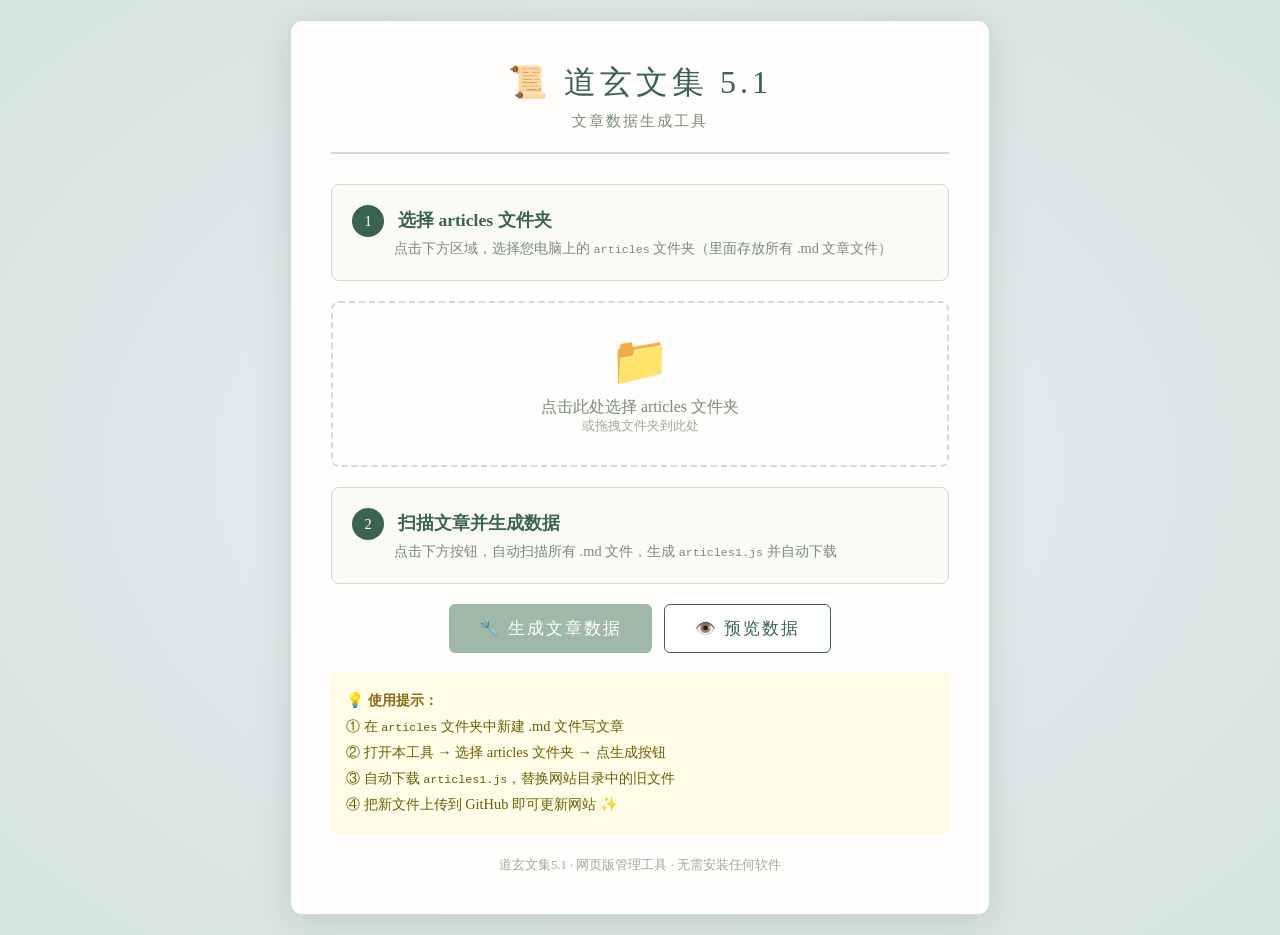
==== build.html @ ab95219e "道玄文集5.1: 添加网页版文章管理工具 build.html" ====
<!DOCTYPE html>
<html lang="zh-CN">
<head>
    <meta charset="UTF-8">
    <meta name="viewport" content="width=device-width, initial-scale=1.0">
    <title>道玄文集5.1 - 文章管理工具</title>
    <style>
        :root {
            --rice: #FFFEFC;
            --ink: #5A4A3F;
            --bamboo: #3A6351;
            --celadon: #E8F1F2;
            --border: #D1D9D9;
            --gold: #8B6914;
        }
        * { margin: 0; padding: 0; box-sizing: border-box; }
        body {
            font-family: "楷体", "STKaiti", "KaiTi", serif;
            background: var(--celadon);
            color: var(--ink);
            min-height: 100vh;
            display: flex;
            justify-content: center;
            align-items: center;
            padding: 20px;
            background-image: radial-gradient(ellipse at center, #E8F1F2 0%, #D5E3E0 100%);
        }
        .container {
            background: var(--rice);
            border-radius: 12px;
            box-shadow: 0 8px 40px rgba(0,0,0,0.12);
            border: 1px solid var(--border);
            max-width: 700px;
            width: 100%;
            padding: 40px;
        }
        .header {
            text-align: center;
            margin-bottom: 30px;
            border-bottom: 2px solid var(--border);
            padding-bottom: 20px;
        }
        .header h1 {
            color: var(--bamboo);
            font-size: 2em;
            font-weight: normal;
            letter-spacing: 4px;
            margin-bottom: 6px;
        }
        .header .subtitle {
            color: #7A8B7B;
            font-size: 0.95em;
            letter-spacing: 2px;
        }
        .step-card {
            background: #FAFAF7;
            border: 1px solid var(--border);
            border-radius: 8px;
            padding: 20px;
            margin-bottom: 16px;
            transition: all 0.3s;
        }
        .step-card:hover {
            box-shadow: 0 2px 12px rgba(0,0,0,0.06);
        }
        .step-num {
            display: inline-block;
            width: 32px;
            height: 32px;
            line-height: 32px;
            text-align: center;
            background: var(--bamboo);
            color: white;
            border-radius: 50%;
            margin-right: 10px;
            font-size: 0.9em;
        }
        .step-title {
            font-size: 1.1em;
            color: var(--bamboo);
            margin-bottom: 8px;
            font-weight: bold;
        }
        .step-desc {
            color: #7A8B7B;
            font-size: 0.9em;
            line-height: 1.6;
            margin-left: 42px;
        }
        .file-input-area {
            border: 2px dashed var(--border);
            border-radius: 8px;
            padding: 30px;
            text-align: center;
            margin: 20px 0;
            cursor: pointer;
            transition: all 0.3s;
            background: #FDFDFB;
        }
        .file-input-area:hover {
            border-color: var(--bamboo);
            background: #F8FAF8;
        }
        .file-input-area.drag-over {
            border-color: var(--bamboo);
            background: #EFF5F2;
        }
        .file-input-area input[type="file"] {
            display: none;
        }
        .btn {
            display: inline-block;
            padding: 12px 30px;
            border: none;
            border-radius: 6px;
            font-family: "楷体", "STKaiti", serif;
            font-size: 1.05em;
            cursor: pointer;
            transition: all 0.3s;
            letter-spacing: 2px;
        }
        .btn-primary {
            background: var(--bamboo);
            color: white;
            box-shadow: 0 3px 10px rgba(58,99,81,0.3);
        }
        .btn-primary:hover {
            background: #2E5040;
            transform: translateY(-1px);
            box-shadow: 0 5px 15px rgba(58,99,81,0.4);
        }
        .btn-primary:disabled {
            background: #A0B8A8;
            cursor: not-allowed;
            box-shadow: none;
            transform: none;
        }
        .btn-outline {
            background: white;
            color: var(--bamboo);
            border: 1px solid var(--bamboo);
        }
        .btn-outline:hover {
            background: #F0F5F2;
        }
        .btn-row {
            display: flex;
            gap: 12px;
            justify-content: center;
            flex-wrap: wrap;
            margin-top: 20px;
        }
        .status {
            text-align: center;
            padding: 12px;
            border-radius: 6px;
            margin-top: 16px;
            font-size: 0.95em;
            display: none;
        }
        .status.success {
            display: block;
            background: #E8F5E9;
            color: #2E7D32;
            border: 1px solid #A5D6A7;
        }
        .status.error {
            display: block;
            background: #FFEBEE;
            color: #C62828;
            border: 1px solid #EF9A9A;
        }
        .status.info {
            display: block;
            background: #E3F2FD;
            color: #1565C0;
            border: 1px solid #90CAF9;
        }
        .stats {
            display: grid;
            grid-template-columns: repeat(3, 1fr);
            gap: 12px;
            margin: 16px 0;
        }
        .stat-item {
            text-align: center;
            padding: 12px;
            background: #FDFDFB;
            border-radius: 6px;
            border: 1px solid var(--border);
        }
        .stat-num {
            font-size: 1.8em;
            color: var(--bamboo);
            font-weight: bold;
        }
        .stat-label {
            font-size: 0.85em;
            color: #7A8B7B;
            margin-top: 4px;
        }
        .tips {
            background: #FFFDE7;
            border: 1px solid #FFF9C4;
            border-radius: 6px;
            padding: 14px;
            margin-top: 20px;
            font-size: 0.9em;
            color: #6D5E00;
            line-height: 1.8;
        }
        .tips strong {
            color: #8B6914;
        }
        .footer {
            text-align: center;
            margin-top: 24px;
            color: #A8A59B;
            font-size: 0.8em;
        }
        @media (max-width: 600px) {
            .container { padding: 20px; }
            .header h1 { font-size: 1.5em; }
            .stats { grid-template-columns: repeat(3, 1fr); gap: 8px; }
            .stat-num { font-size: 1.3em; }
        }
    </style>
</head>
<body>
    <div class="container">
        <div class="header">
            <h1>📜 道玄文集 5.1</h1>
            <div class="subtitle">文章数据生成工具</div>
        </div>
        <!-- 步骤说明 -->
        <div class="step-card">
            <span class="step-num">1</span>
            <span class="step-title">选择 articles 文件夹</span>
            <div class="step-desc">
                点击下方区域，选择您电脑上的 <code>articles</code> 文件夹（里面存放所有 .md 文章文件）
            </div>
        </div>
        <div class="file-input-area" id="dropZone" onclick="document.getElementById('folderInput').click()">
            <div style="font-size:3em;">📁</div>
            <div style="margin-top:8px;color:#7A8B7B;">点击此处选择 articles 文件夹</div>
            <div style="font-size:0.8em;color:#A8A59B;">或拖拽文件夹到此处</div>
            <input type="file" id="folderInput" webkitdirectory directory multiple>
        </div>
        <div class="step-card">
            <span class="step-num">2</span>
            <span class="step-title">扫描文章并生成数据</span>
            <div class="step-desc">
                点击下方按钮，自动扫描所有 .md 文件，生成 <code>articles1.js</code> 并自动下载
            </div>
        </div>
        <!-- 统计面板 -->
        <div class="stats" id="statsPanel" style="display:none;">
            <div class="stat-item">
                <div class="stat-num" id="statTotal">0</div>
                <div class="stat-label">文章总数</div>
            </div>
            <div class="stat-item">
                <div class="stat-num" id="statPoem">0</div>
                <div class="stat-label">诗/词</div>
            </div>
            <div class="stat-item">
                <div class="stat-num" id="statProse">0</div>
                <div class="stat-label">散文/其他</div>
            </div>
        </div>
        <!-- 按钮 -->
        <div class="btn-row">
            <button class="btn btn-primary" id="btnGenerate" disabled onclick="generateArticles()">
                🔧 生成文章数据
            </button>
            <button class="btn btn-outline" id="btnPreview" disabled onclick="previewData()">
                👁️ 预览数据
            </button>
        </div>
        <!-- 状态提示 -->
        <div class="status" id="statusMsg"></div>
        <!-- 预览区域 -->
        <div id="previewArea" style="display:none;margin-top:16px;max-height:300px;overflow-y:auto;background:#FDFDFB;border:1px solid var(--border);border-radius:6px;padding:16px;font-size:0.85em;white-space:pre-wrap;font-family:monospace;"></div>
        <!-- 使用提示 -->
        <div class="tips">
            <strong>💡 使用提示：</strong><br>
            ① 在 <code>articles</code> 文件夹中新建 .md 文件写文章<br>
            ② 打开本工具 → 选择 articles 文件夹 → 点生成按钮<br>
            ③ 自动下载 <code>articles1.js</code>，替换网站目录中的旧文件<br>
            ④ 把新文件上传到 GitHub 即可更新网站 ✨
        </div>
        <div class="footer">
            道玄文集5.1 · 网页版管理工具 · 无需安装任何软件
        </div>
    </div>
    <script>
        let scannedArticles = [];
        let folderName = '';
        // 文件夹选择
        document.getElementById('folderInput').addEventListener('change', function(e) {
            const files = Array.from(e.target.files);
            if (files.length === 0) return;
            
            // 获取文件夹名
            const path = files[0].webkitRelativePath;
            folderName = path.split('/')[0];
            
            // 筛选 .md 文件
            const mdFiles = files.filter(f => f.name.endsWith('.md'));
            
            if (mdFiles.length === 0) {
                showStatus('error', '⚠️ 所选文件夹中没有找到 .md 文件，请确认选择了正确的 articles 文件夹。');
                return;
            }
            
            // 读取所有 .md 文件内容
            scannedArticles = [];
            let loaded = 0;
            const total = mdFiles.length;
            
            showStatus('info', `📖 正在读取 ${total} 个文件...`);
            
            mdFiles.forEach(file => {
                const reader = new FileReader();
                reader.onload = function(ev) {
                    const content = ev.target.result;
                    const article = parseMarkdown(file.name, content);
                    if (article) {
                        scannedArticles.push(article);
                    }
                    loaded++;
                    if (loaded === total) {
                        // 按文件名排序
                        scannedArticles.sort((a, b) => a.filename.localeCompare(b.filename));
                        onScanComplete();
                    }
                };
                reader.readAsText(file);
            });
        });
        // 拖拽支持
        const dropZone = document.getElementById('dropZone');
        dropZone.addEventListener('dragover', function(e) {
            e.preventDefault();
            dropZone.classList.add('drag-over');
        });
        dropZone.addEventListener('dragleave', function() {
            dropZone.classList.remove('drag-over');
        });
        dropZone.addEventListener('drop', function(e) {
            e.preventDefault();
            dropZone.classList.remove('drag-over');
            // 注意：网页版拖拽文件夹需要特殊处理，此处引导用户使用点击方式
            showStatus('info', '💡 请点击上方区域选择文件夹（拖拽文件夹支持因浏览器而异）');
        });
        function parseMarkdown(filename, content) {
            const lines = content.trim().split('\n');
            let title = '';
            let category = '未分类';
            let dateStr = '';
            let bodyLines = [];
            let headerDone = false;
            for (const line of lines) {
                const s = line.trim();
                if (s.startsWith('# ') && !title) {
                    title = s.substring(2).trim();
                    continue;
                }
                if (s.startsWith('> ') && !headerDone) {
                    const meta = s.substring(2).trim();
                    const parts = meta.replace('｜', '|').split('|');
                    if (parts.length >= 2) {
                        category = parts[0].trim();
                        dateStr = parts[1].trim();
                    } else if (parts.length === 1) {
                        category = parts[0].trim();
                    }
                    headerDone = true;
                    continue;
                }
                if (!headerDone && !s) continue;
                if (title) {
                    headerDone = true;
                    bodyLines.push(s);
                }
            }
            if (!title) return null;
            return {
                filename: filename,
                title: title,
                category: category,
                date: dateStr,
                body: bodyLines.join('\n').trim()
            };
        }
        function onScanComplete() {
            const count = scannedArticles.length;
            document.getElementById('btnGenerate').disabled = false;
            document.getElementById('btnPreview').disabled = false;
            
            // 更新统计
            document.getElementById('statsPanel').style.display = 'grid';
            document.getElementById('statTotal').textContent = count;
            
            const poems = scannedArticles.filter(a => 
                a.category.includes('诗') || a.category.includes('词')
            ).length;
            const proses = count - poems;
            document.getElementById('statPoem').textContent = poems;
            document.getElementById('statProse').textContent = proses;
            
            showStatus('success', `✅ 扫描完成！共发现 <strong>${count}</strong> 篇文章（诗/词 ${poems} 篇，散文/其他 ${proses} 篇）`);
        }
        function generateArticles() {
            if (scannedArticles.length === 0) {
                showStatus('error', '❌ 请先选择 articles 文件夹！');
                return;
            }
            
            const separator = '─'.repeat(22);
            const articleTexts = scannedArticles.map(a => 
                `${a.title}\n${a.category}｜${a.date}\n\n${a.body}`
            );
            const allText = articleTexts.join(`\n${separator}\n`);
            const jsContent = `const articlesData = \`${allText}\`;\n`;
            
            // 自动下载
            const blob = new Blob(['\uFEFF' + jsContent], { type: 'application/javascript;charset=utf-8' });
            const url = URL.createObjectURL(blob);
            const a = document.createElement('a');
            a.href = url;
            a.download = 'articles1.js';
            document.body.appendChild(a);
            a.click();
            document.body.removeChild(a);
            URL.revokeObjectURL(url);
            
            showStatus('success', `🎉 生成成功！<strong>articles1.js</strong> 已开始下载（${scannedArticles.length} 篇文章）<br>请将下载的文件替换网站目录中的旧文件。`);
        }
        function previewData() {
            if (scannedArticles.length === 0) {
                showStatus('error', '❌ 请先选择 articles 文件夹！');
                return;
            }
            
            const previewArea = document.getElementById('previewArea');
            previewArea.style.display = 'block';
            
            let preview = `📋 文章列表预览（共 ${scannedArticles.length} 篇）\n`;
            preview += '═'.repeat(50) + '\n\n';
            
            scannedArticles.forEach((a, i) => {
                preview += `[${i+1}] ${a.title}\n`;
                preview += `    类型: ${a.category} | 日期: ${a.date}\n`;
                preview += `    正文预览: ${a.body.substring(0, 80)}...\n\n`;
            });
            
            previewArea.textContent = preview;
            previewArea.scrollTop = 0;
        }
        function showStatus(type, message) {
            const el = document.getElementById('statusMsg');
            el.className = 'status ' + type;
            el.innerHTML = message;
        }
    </script>
</body>
</html>
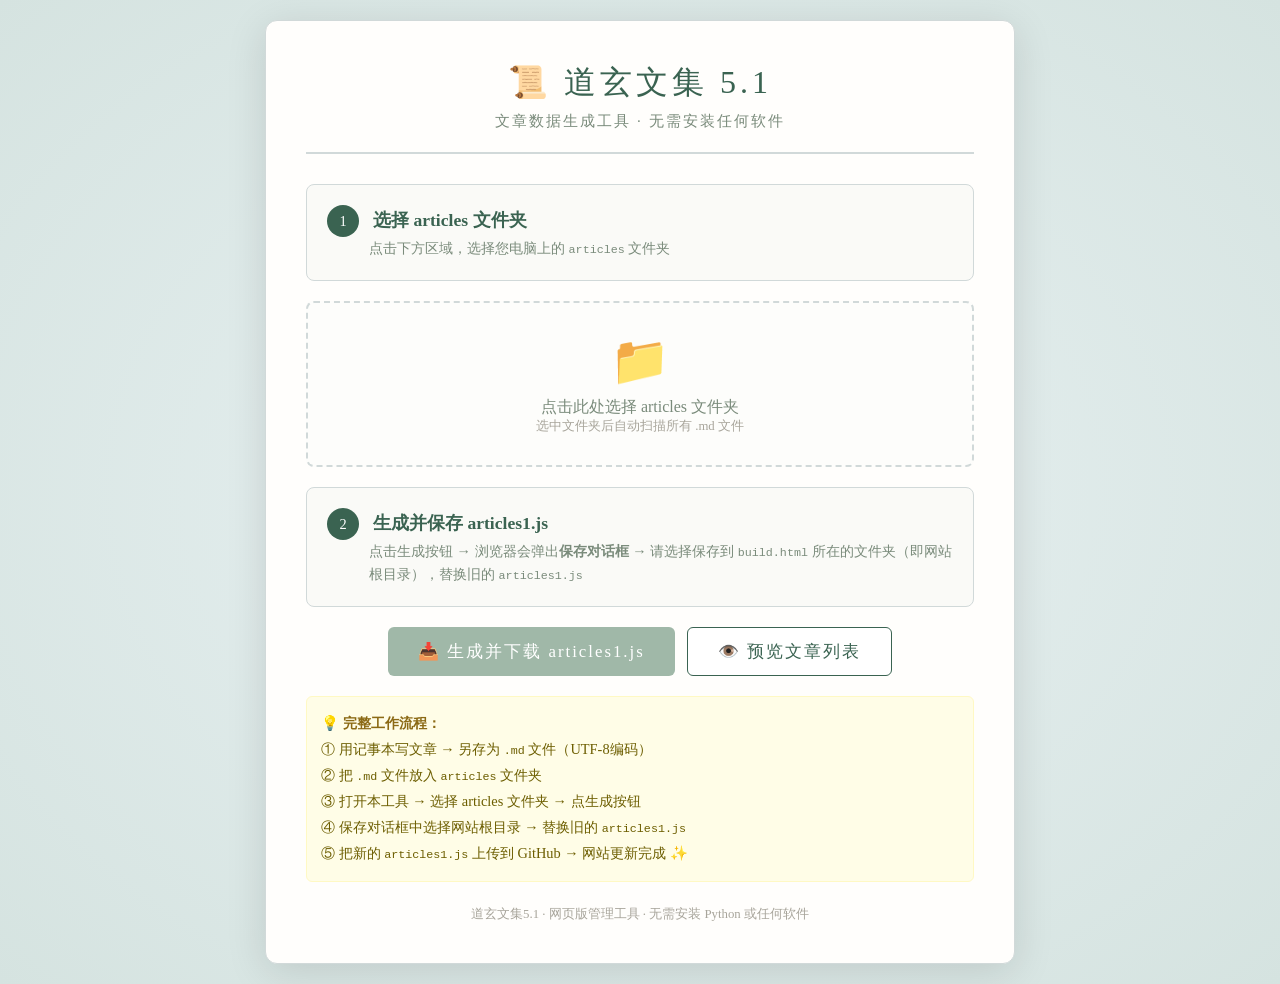
==== commit fcee10ba: "升级 build.html: 优化下载体验，增加保存路径提示" ====
--- a/build.html
+++ b/build.html
@@ -6,12 +6,8 @@
     <title>道玄文集5.1 - 文章管理工具</title>
     <style>
         :root {
-            --rice: #FFFEFC;
-            --ink: #5A4A3F;
-            --bamboo: #3A6351;
-            --celadon: #E8F1F2;
-            --border: #D1D9D9;
-            --gold: #8B6914;
+            --rice: #FFFEFC; --ink: #5A4A3F; --bamboo: #3A6351;
+            --celadon: #E8F1F2; --border: #D1D9D9; --gold: #8B6914;
         }
         * { margin: 0; padding: 0; box-sizing: border-box; }
         body {
@@ -19,205 +15,91 @@
             background: var(--celadon);
             color: var(--ink);
             min-height: 100vh;
-            display: flex;
-            justify-content: center;
-            align-items: center;
+            display: flex; justify-content: center; align-items: center;
             padding: 20px;
             background-image: radial-gradient(ellipse at center, #E8F1F2 0%, #D5E3E0 100%);
         }
         .container {
-            background: var(--rice);
-            border-radius: 12px;
+            background: var(--rice); border-radius: 12px;
             box-shadow: 0 8px 40px rgba(0,0,0,0.12);
             border: 1px solid var(--border);
-            max-width: 700px;
-            width: 100%;
-            padding: 40px;
+            max-width: 750px; width: 100%; padding: 40px;
         }
         .header {
-            text-align: center;
-            margin-bottom: 30px;
-            border-bottom: 2px solid var(--border);
-            padding-bottom: 20px;
+            text-align: center; margin-bottom: 30px;
+            border-bottom: 2px solid var(--border); padding-bottom: 20px;
         }
         .header h1 {
-            color: var(--bamboo);
-            font-size: 2em;
-            font-weight: normal;
-            letter-spacing: 4px;
-            margin-bottom: 6px;
-        }
-        .header .subtitle {
-            color: #7A8B7B;
-            font-size: 0.95em;
-            letter-spacing: 2px;
-        }
+            color: var(--bamboo); font-size: 2em;
+            font-weight: normal; letter-spacing: 4px; margin-bottom: 6px;
+        }
+        .header .subtitle { color: #7A8B7B; font-size: 0.95em; letter-spacing: 2px; }
         .step-card {
-            background: #FAFAF7;
-            border: 1px solid var(--border);
-            border-radius: 8px;
-            padding: 20px;
-            margin-bottom: 16px;
-            transition: all 0.3s;
-        }
-        .step-card:hover {
-            box-shadow: 0 2px 12px rgba(0,0,0,0.06);
+            background: #FAFAF7; border: 1px solid var(--border);
+            border-radius: 8px; padding: 20px; margin-bottom: 16px;
         }
         .step-num {
-            display: inline-block;
-            width: 32px;
-            height: 32px;
-            line-height: 32px;
-            text-align: center;
-            background: var(--bamboo);
-            color: white;
-            border-radius: 50%;
-            margin-right: 10px;
-            font-size: 0.9em;
-        }
-        .step-title {
-            font-size: 1.1em;
-            color: var(--bamboo);
-            margin-bottom: 8px;
-            font-weight: bold;
-        }
-        .step-desc {
-            color: #7A8B7B;
-            font-size: 0.9em;
-            line-height: 1.6;
-            margin-left: 42px;
-        }
+            display: inline-block; width: 32px; height: 32px; line-height: 32px;
+            text-align: center; background: var(--bamboo); color: white;
+            border-radius: 50%; margin-right: 10px; font-size: 0.9em;
+        }
+        .step-title { font-size: 1.1em; color: var(--bamboo); margin-bottom: 8px; font-weight: bold; }
+        .step-desc { color: #7A8B7B; font-size: 0.9em; line-height: 1.6; margin-left: 42px; }
         .file-input-area {
-            border: 2px dashed var(--border);
-            border-radius: 8px;
-            padding: 30px;
-            text-align: center;
-            margin: 20px 0;
-            cursor: pointer;
-            transition: all 0.3s;
-            background: #FDFDFB;
-        }
-        .file-input-area:hover {
-            border-color: var(--bamboo);
-            background: #F8FAF8;
-        }
-        .file-input-area.drag-over {
-            border-color: var(--bamboo);
-            background: #EFF5F2;
-        }
-        .file-input-area input[type="file"] {
-            display: none;
-        }
+            border: 2px dashed var(--border); border-radius: 8px;
+            padding: 30px; text-align: center; margin: 20px 0;
+            cursor: pointer; background: #FDFDFB; transition: all 0.3s;
+        }
+        .file-input-area:hover { border-color: var(--bamboo); background: #F8FAF8; }
+        .file-input-area input[type="file"] { display: none; }
         .btn {
-            display: inline-block;
-            padding: 12px 30px;
-            border: none;
-            border-radius: 6px;
-            font-family: "楷体", "STKaiti", serif;
-            font-size: 1.05em;
-            cursor: pointer;
-            transition: all 0.3s;
-            letter-spacing: 2px;
+            display: inline-block; padding: 12px 30px; border: none;
+            border-radius: 6px; font-family: "楷体", "STKaiti", serif;
+            font-size: 1.05em; cursor: pointer; transition: all 0.3s; letter-spacing: 2px;
         }
         .btn-primary {
-            background: var(--bamboo);
-            color: white;
+            background: var(--bamboo); color: white;
             box-shadow: 0 3px 10px rgba(58,99,81,0.3);
         }
-        .btn-primary:hover {
-            background: #2E5040;
-            transform: translateY(-1px);
-            box-shadow: 0 5px 15px rgba(58,99,81,0.4);
-        }
-        .btn-primary:disabled {
-            background: #A0B8A8;
-            cursor: not-allowed;
-            box-shadow: none;
-            transform: none;
-        }
-        .btn-outline {
-            background: white;
-            color: var(--bamboo);
-            border: 1px solid var(--bamboo);
-        }
-        .btn-outline:hover {
-            background: #F0F5F2;
-        }
-        .btn-row {
-            display: flex;
-            gap: 12px;
-            justify-content: center;
-            flex-wrap: wrap;
-            margin-top: 20px;
-        }
+        .btn-primary:hover { background: #2E5040; transform: translateY(-1px); }
+        .btn-primary:disabled { background: #A0B8A8; cursor: not-allowed; transform: none; box-shadow: none; }
+        .btn-outline { background: white; color: var(--bamboo); border: 1px solid var(--bamboo); }
+        .btn-outline:hover { background: #F0F5F2; }
+        .btn-row { display: flex; gap: 12px; justify-content: center; flex-wrap: wrap; margin-top: 20px; }
         .status {
-            text-align: center;
-            padding: 12px;
-            border-radius: 6px;
-            margin-top: 16px;
-            font-size: 0.95em;
-            display: none;
-        }
-        .status.success {
-            display: block;
-            background: #E8F5E9;
-            color: #2E7D32;
-            border: 1px solid #A5D6A7;
-        }
-        .status.error {
-            display: block;
-            background: #FFEBEE;
-            color: #C62828;
-            border: 1px solid #EF9A9A;
-        }
-        .status.info {
-            display: block;
-            background: #E3F2FD;
-            color: #1565C0;
-            border: 1px solid #90CAF9;
-        }
-        .stats {
-            display: grid;
-            grid-template-columns: repeat(3, 1fr);
-            gap: 12px;
-            margin: 16px 0;
-        }
+            text-align: center; padding: 12px; border-radius: 6px;
+            margin-top: 16px; font-size: 0.95em; display: none;
+        }
+        .status.success { display: block; background: #E8F5E9; color: #2E7D32; border: 1px solid #A5D6A7; }
+        .status.error { display: block; background: #FFEBEE; color: #C62828; border: 1px solid #EF9A9A; }
+        .status.info { display: block; background: #E3F2FD; color: #1565C0; border: 1px solid #90CAF9; }
+        .stats { display: grid; grid-template-columns: repeat(3, 1fr); gap: 12px; margin: 16px 0; }
         .stat-item {
-            text-align: center;
-            padding: 12px;
-            background: #FDFDFB;
-            border-radius: 6px;
-            border: 1px solid var(--border);
-        }
-        .stat-num {
-            font-size: 1.8em;
-            color: var(--bamboo);
-            font-weight: bold;
-        }
-        .stat-label {
-            font-size: 0.85em;
-            color: #7A8B7B;
-            margin-top: 4px;
-        }
+            text-align: center; padding: 12px; background: #FDFDFB;
+            border-radius: 6px; border: 1px solid var(--border);
+        }
+        .stat-num { font-size: 1.8em; color: var(--bamboo); font-weight: bold; }
+        .stat-label { font-size: 0.85em; color: #7A8B7B; margin-top: 4px; }
         .tips {
-            background: #FFFDE7;
-            border: 1px solid #FFF9C4;
-            border-radius: 6px;
-            padding: 14px;
-            margin-top: 20px;
-            font-size: 0.9em;
-            color: #6D5E00;
-            line-height: 1.8;
-        }
-        .tips strong {
-            color: #8B6914;
-        }
-        .footer {
-            text-align: center;
-            margin-top: 24px;
-            color: #A8A59B;
-            font-size: 0.8em;
-        }
+            background: #FFFDE7; border: 1px solid #FFF9C4; border-radius: 6px;
+            padding: 14px; margin-top: 20px; font-size: 0.9em;
+            color: #6D5E00; line-height: 1.8;
+        }
+        .tips strong { color: #8B6914; }
+        .footer { text-align: center; margin-top: 24px; color: #A8A59B; font-size: 0.8em; }
+        .copy-area {
+            width: 100%; min-height: 200px; max-height: 400px;
+            font-family: "Consolas", "Microsoft YaHei", monospace;
+            font-size: 0.85em; padding: 16px; border: 1px solid var(--border);
+            border-radius: 6px; background: #FDFDFB; resize: vertical;
+            display: none; margin-top: 16px;
+        }
+        .highlight-box {
+            background: #E8F5E9; border: 2px solid #4CAF50; border-radius: 8px;
+            padding: 16px; margin-top: 16px; text-align: center; display: none;
+        }
+        .highlight-box .big-icon { font-size: 3em; }
+        .highlight-box .msg { font-size: 1.1em; color: #2E7D32; margin: 8px 0; }
         @media (max-width: 600px) {
             .container { padding: 20px; }
             .header h1 { font-size: 1.5em; }
@@ -230,107 +112,101 @@
     <div class="container">
         <div class="header">
             <h1>📜 道玄文集 5.1</h1>
-            <div class="subtitle">文章数据生成工具</div>
-        </div>
-        <!-- 步骤说明 -->
+            <div class="subtitle">文章数据生成工具 · 无需安装任何软件</div>
+        </div>
+        <!-- 步骤1 -->
         <div class="step-card">
             <span class="step-num">1</span>
             <span class="step-title">选择 articles 文件夹</span>
             <div class="step-desc">
-                点击下方区域，选择您电脑上的 <code>articles</code> 文件夹（里面存放所有 .md 文章文件）
+                点击下方区域，选择您电脑上的 <code>articles</code> 文件夹
             </div>
         </div>
         <div class="file-input-area" id="dropZone" onclick="document.getElementById('folderInput').click()">
             <div style="font-size:3em;">📁</div>
             <div style="margin-top:8px;color:#7A8B7B;">点击此处选择 articles 文件夹</div>
-            <div style="font-size:0.8em;color:#A8A59B;">或拖拽文件夹到此处</div>
+            <div style="font-size:0.8em;color:#A8A59B;">选中文件夹后自动扫描所有 .md 文件</div>
             <input type="file" id="folderInput" webkitdirectory directory multiple>
         </div>
+        <!-- 步骤2 -->
         <div class="step-card">
             <span class="step-num">2</span>
-            <span class="step-title">扫描文章并生成数据</span>
+            <span class="step-title">生成并保存 articles1.js</span>
             <div class="step-desc">
-                点击下方按钮，自动扫描所有 .md 文件，生成 <code>articles1.js</code> 并自动下载
+                点击生成按钮 → 浏览器会弹出<strong>保存对话框</strong> → 请选择保存到 <code>build.html</code> 所在的文件夹（即网站根目录），替换旧的 <code>articles1.js</code>
             </div>
         </div>
         <!-- 统计面板 -->
         <div class="stats" id="statsPanel" style="display:none;">
             <div class="stat-item">
                 <div class="stat-num" id="statTotal">0</div>
-                <div class="stat-label">文章总数</div>
+                <div class="stat-label">📝 文章总数</div>
             </div>
             <div class="stat-item">
                 <div class="stat-num" id="statPoem">0</div>
-                <div class="stat-label">诗/词</div>
+                <div class="stat-label">📜 诗/词</div>
             </div>
             <div class="stat-item">
                 <div class="stat-num" id="statProse">0</div>
-                <div class="stat-label">散文/其他</div>
+                <div class="stat-label">📖 散文/其他</div>
             </div>
         </div>
         <!-- 按钮 -->
         <div class="btn-row">
-            <button class="btn btn-primary" id="btnGenerate" disabled onclick="generateArticles()">
-                🔧 生成文章数据
+            <button class="btn btn-primary" id="btnGenerate" disabled onclick="generateAndDownload()">
+                📥 生成并下载 articles1.js
             </button>
             <button class="btn btn-outline" id="btnPreview" disabled onclick="previewData()">
-                👁️ 预览数据
+                👁️ 预览文章列表
             </button>
         </div>
         <!-- 状态提示 -->
         <div class="status" id="statusMsg"></div>
+        <!-- 下载成功提示 -->
+        <div class="highlight-box" id="successBox">
+            <div class="big-icon">✅</div>
+            <div class="msg"><strong>articles1.js</strong> 已开始下载！</div>
+            <div style="color:#666;font-size:0.9em;">
+                📍 请在保存对话框中，选择 <strong>build.html 所在文件夹</strong>（网站根目录）<br>
+                ⚠️ 选择"替换"旧文件即可完成更新
+            </div>
+        </div>
         <!-- 预览区域 -->
         <div id="previewArea" style="display:none;margin-top:16px;max-height:300px;overflow-y:auto;background:#FDFDFB;border:1px solid var(--border);border-radius:6px;padding:16px;font-size:0.85em;white-space:pre-wrap;font-family:monospace;"></div>
         <!-- 使用提示 -->
         <div class="tips">
-            <strong>💡 使用提示：</strong><br>
-            ① 在 <code>articles</code> 文件夹中新建 .md 文件写文章<br>
-            ② 打开本工具 → 选择 articles 文件夹 → 点生成按钮<br>
-            ③ 自动下载 <code>articles1.js</code>，替换网站目录中的旧文件<br>
-            ④ 把新文件上传到 GitHub 即可更新网站 ✨
+            <strong>💡 完整工作流程：</strong><br>
+            ① 用记事本写文章 → 另存为 <code>.md</code> 文件（UTF-8编码）<br>
+            ② 把 <code>.md</code> 文件放入 <code>articles</code> 文件夹<br>
+            ③ 打开本工具 → 选择 articles 文件夹 → 点生成按钮<br>
+            ④ 保存对话框中选择网站根目录 → 替换旧的 <code>articles1.js</code><br>
+            ⑤ 把新的 <code>articles1.js</code> 上传到 GitHub → 网站更新完成 ✨
         </div>
         <div class="footer">
-            道玄文集5.1 · 网页版管理工具 · 无需安装任何软件
+            道玄文集5.1 · 网页版管理工具 · 无需安装 Python 或任何软件
         </div>
     </div>
     <script>
         let scannedArticles = [];
-        let folderName = '';
-        // 文件夹选择
         document.getElementById('folderInput').addEventListener('change', function(e) {
             const files = Array.from(e.target.files);
             if (files.length === 0) return;
-            
-            // 获取文件夹名
-            const path = files[0].webkitRelativePath;
-            folderName = path.split('/')[0];
-            
-            // 筛选 .md 文件
             const mdFiles = files.filter(f => f.name.endsWith('.md'));
-            
             if (mdFiles.length === 0) {
                 showStatus('error', '⚠️ 所选文件夹中没有找到 .md 文件，请确认选择了正确的 articles 文件夹。');
                 return;
             }
-            
-            // 读取所有 .md 文件内容
             scannedArticles = [];
             let loaded = 0;
             const total = mdFiles.length;
-            
             showStatus('info', `📖 正在读取 ${total} 个文件...`);
-            
             mdFiles.forEach(file => {
                 const reader = new FileReader();
                 reader.onload = function(ev) {
-                    const content = ev.target.result;
-                    const article = parseMarkdown(file.name, content);
-                    if (article) {
-                        scannedArticles.push(article);
-                    }
+                    const article = parseMarkdown(file.name, ev.target.result);
+                    if (article) scannedArticles.push(article);
                     loaded++;
                     if (loaded === total) {
-                        // 按文件名排序
                         scannedArticles.sort((a, b) => a.filename.localeCompare(b.filename));
                         onScanComplete();
                     }
@@ -338,93 +214,49 @@
                 reader.readAsText(file);
             });
         });
-        // 拖拽支持
-        const dropZone = document.getElementById('dropZone');
-        dropZone.addEventListener('dragover', function(e) {
-            e.preventDefault();
-            dropZone.classList.add('drag-over');
-        });
-        dropZone.addEventListener('dragleave', function() {
-            dropZone.classList.remove('drag-over');
-        });
-        dropZone.addEventListener('drop', function(e) {
-            e.preventDefault();
-            dropZone.classList.remove('drag-over');
-            // 注意：网页版拖拽文件夹需要特殊处理，此处引导用户使用点击方式
-            showStatus('info', '💡 请点击上方区域选择文件夹（拖拽文件夹支持因浏览器而异）');
-        });
         function parseMarkdown(filename, content) {
             const lines = content.trim().split('\n');
-            let title = '';
-            let category = '未分类';
-            let dateStr = '';
-            let bodyLines = [];
-            let headerDone = false;
+            let title = '', category = '未分类', dateStr = '', bodyLines = [], headerDone = false;
             for (const line of lines) {
                 const s = line.trim();
-                if (s.startsWith('# ') && !title) {
-                    title = s.substring(2).trim();
-                    continue;
-                }
+                if (s.startsWith('# ') && !title) { title = s.substring(2).trim(); continue; }
                 if (s.startsWith('> ') && !headerDone) {
                     const meta = s.substring(2).trim();
                     const parts = meta.replace('｜', '|').split('|');
-                    if (parts.length >= 2) {
-                        category = parts[0].trim();
-                        dateStr = parts[1].trim();
-                    } else if (parts.length === 1) {
-                        category = parts[0].trim();
-                    }
-                    headerDone = true;
-                    continue;
+                    if (parts.length >= 2) { category = parts[0].trim(); dateStr = parts[1].trim(); }
+                    else if (parts.length === 1) { category = parts[0].trim(); }
+                    headerDone = true; continue;
                 }
                 if (!headerDone && !s) continue;
-                if (title) {
-                    headerDone = true;
-                    bodyLines.push(s);
-                }
+                if (title) { headerDone = true; bodyLines.push(s); }
             }
             if (!title) return null;
-            return {
-                filename: filename,
-                title: title,
-                category: category,
-                date: dateStr,
-                body: bodyLines.join('\n').trim()
-            };
+            return { filename, title, category, date: dateStr, body: bodyLines.join('\n').trim() };
         }
         function onScanComplete() {
             const count = scannedArticles.length;
             document.getElementById('btnGenerate').disabled = false;
             document.getElementById('btnPreview').disabled = false;
-            
-            // 更新统计
             document.getElementById('statsPanel').style.display = 'grid';
             document.getElementById('statTotal').textContent = count;
-            
-            const poems = scannedArticles.filter(a => 
-                a.category.includes('诗') || a.category.includes('词')
-            ).length;
-            const proses = count - poems;
+            const poems = scannedArticles.filter(a => a.category.includes('诗') || a.category.includes('词')).length;
             document.getElementById('statPoem').textContent = poems;
-            document.getElementById('statProse').textContent = proses;
-            
-            showStatus('success', `✅ 扫描完成！共发现 <strong>${count}</strong> 篇文章（诗/词 ${poems} 篇，散文/其他 ${proses} 篇）`);
-        }
-        function generateArticles() {
+            document.getElementById('statProse').textContent = count - poems;
+            document.getElementById('successBox').style.display = 'none';
+            showStatus('success', `✅ 扫描完成！共 <strong>${count}</strong> 篇文章（诗/词 ${poems} 篇，散文/其他 ${count-poems} 篇）`);
+        }
+        function generateAndDownload() {
             if (scannedArticles.length === 0) {
                 showStatus('error', '❌ 请先选择 articles 文件夹！');
                 return;
             }
-            
             const separator = '─'.repeat(22);
             const articleTexts = scannedArticles.map(a => 
                 `${a.title}\n${a.category}｜${a.date}\n\n${a.body}`
             );
             const allText = articleTexts.join(`\n${separator}\n`);
             const jsContent = `const articlesData = \`${allText}\`;\n`;
-            
-            // 自动下载
+            // 触发下载 - 浏览器会弹出保存对话框
             const blob = new Blob(['\uFEFF' + jsContent], { type: 'application/javascript;charset=utf-8' });
             const url = URL.createObjectURL(blob);
             const a = document.createElement('a');
@@ -434,27 +266,24 @@
             a.click();
             document.body.removeChild(a);
             URL.revokeObjectURL(url);
-            
-            showStatus('success', `🎉 生成成功！<strong>articles1.js</strong> 已开始下载（${scannedArticles.length} 篇文章）<br>请将下载的文件替换网站目录中的旧文件。`);
+            // 显示成功提示
+            document.getElementById('successBox').style.display = 'block';
+            showStatus('success', `🎉 生成成功！共 <strong>${scannedArticles.length}</strong> 篇文章<br>请在保存对话框中选择网站根目录，替换旧的 articles1.js`);
         }
         function previewData() {
             if (scannedArticles.length === 0) {
                 showStatus('error', '❌ 请先选择 articles 文件夹！');
                 return;
             }
-            
             const previewArea = document.getElementById('previewArea');
             previewArea.style.display = 'block';
-            
             let preview = `📋 文章列表预览（共 ${scannedArticles.length} 篇）\n`;
             preview += '═'.repeat(50) + '\n\n';
-            
             scannedArticles.forEach((a, i) => {
                 preview += `[${i+1}] ${a.title}\n`;
                 preview += `    类型: ${a.category} | 日期: ${a.date}\n`;
-                preview += `    正文预览: ${a.body.substring(0, 80)}...\n\n`;
+                preview += `    正文: ${a.body.substring(0, 80)}...\n\n`;
             });
-            
             previewArea.textContent = preview;
             previewArea.scrollTop = 0;
         }
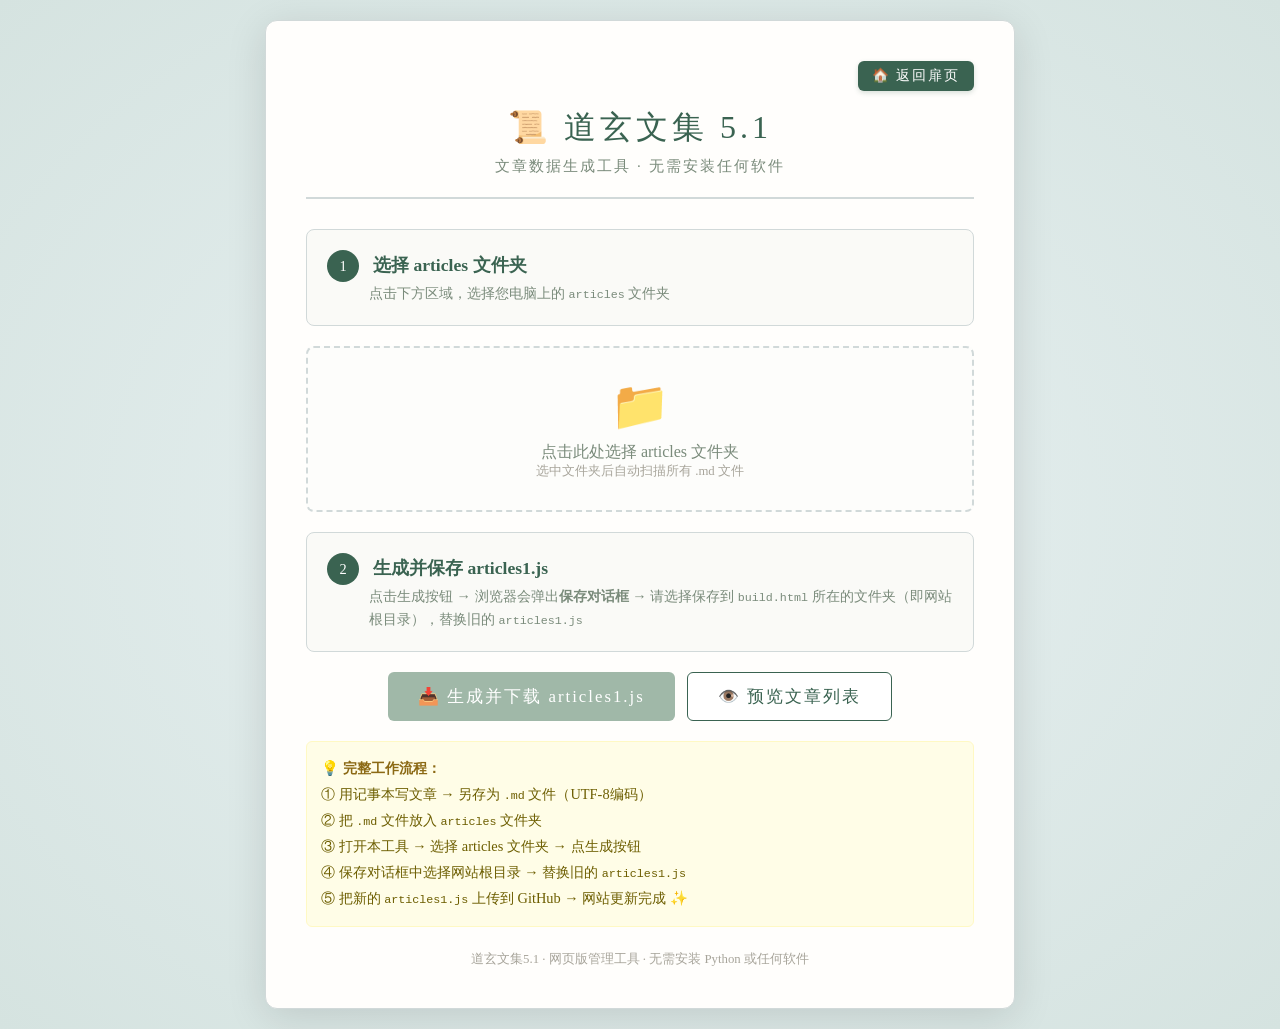
==== commit 2fd37681: "更新 build.html" ====
--- a/build.html
+++ b/build.html
@@ -25,6 +25,30 @@
             border: 1px solid var(--border);
             max-width: 750px; width: 100%; padding: 40px;
         }
+        
+        /* 修改：返回扉页按钮样式（移入容器内） */
+        .back-home-link {
+            text-align: right; /* 靠右对齐 */
+            margin-bottom: 15px; /* 与下方标题保持距离 */
+        }
+        .back-home-link .btn {
+            padding: 6px 14px;
+            font-size: 0.85em;
+            background: var(--bamboo);
+            color: white;
+            border-radius: 6px;
+            box-shadow: 0 2px 5px rgba(58,99,81,0.2);
+            transition: all 0.3s;
+            border: none;
+            cursor: pointer;
+            text-decoration: none;
+            display: inline-block;
+        }
+        .back-home-link .btn:hover {
+            background: #2E5040;
+            transform: translateY(-1px);
+        }
+
         .header {
             text-align: center; margin-bottom: 30px;
             border-bottom: 2px solid var(--border); padding-bottom: 20px;
@@ -110,6 +134,11 @@
 </head>
 <body>
     <div class="container">
+        <!-- 修改：将按钮移入容器内部，放在标题上方 -->
+        <div class="back-home-link">
+            <a href="index.html" class="btn">🏠 返回扉页</a>
+        </div>
+
         <div class="header">
             <h1>📜 道玄文集 5.1</h1>
             <div class="subtitle">文章数据生成工具 · 无需安装任何软件</div>
@@ -118,9 +147,7 @@
         <div class="step-card">
             <span class="step-num">1</span>
             <span class="step-title">选择 articles 文件夹</span>
-            <div class="step-desc">
-                点击下方区域，选择您电脑上的 <code>articles</code> 文件夹
-            </div>
+            <div class="step-desc">点击下方区域，选择您电脑上的 <code>articles</code> 文件夹</div>
         </div>
         <div class="file-input-area" id="dropZone" onclick="document.getElementById('folderInput').click()">
             <div style="font-size:3em;">📁</div>
@@ -132,9 +159,7 @@
         <div class="step-card">
             <span class="step-num">2</span>
             <span class="step-title">生成并保存 articles1.js</span>
-            <div class="step-desc">
-                点击生成按钮 → 浏览器会弹出<strong>保存对话框</strong> → 请选择保存到 <code>build.html</code> 所在的文件夹（即网站根目录），替换旧的 <code>articles1.js</code>
-            </div>
+            <div class="step-desc">点击生成按钮 → 浏览器会弹出<strong>保存对话框</strong> → 请选择保存到 <code>build.html</code> 所在的文件夹（即网站根目录），替换旧的 <code>articles1.js</code></div>
         </div>
         <!-- 统计面板 -->
         <div class="stats" id="statsPanel" style="display:none;">
@@ -153,12 +178,8 @@
         </div>
         <!-- 按钮 -->
         <div class="btn-row">
-            <button class="btn btn-primary" id="btnGenerate" disabled onclick="generateAndDownload()">
-                📥 生成并下载 articles1.js
-            </button>
-            <button class="btn btn-outline" id="btnPreview" disabled onclick="previewData()">
-                👁️ 预览文章列表
-            </button>
+            <button class="btn btn-primary" id="btnGenerate" disabled onclick="generateAndDownload()">📥 生成并下载 articles1.js</button>
+            <button class="btn btn-outline" id="btnPreview" disabled onclick="previewData()">👁️ 预览文章列表</button>
         </div>
         <!-- 状态提示 -->
         <div class="status" id="statusMsg"></div>
@@ -166,10 +187,7 @@
         <div class="highlight-box" id="successBox">
             <div class="big-icon">✅</div>
             <div class="msg"><strong>articles1.js</strong> 已开始下载！</div>
-            <div style="color:#666;font-size:0.9em;">
-                📍 请在保存对话框中，选择 <strong>build.html 所在文件夹</strong>（网站根目录）<br>
-                ⚠️ 选择"替换"旧文件即可完成更新
-            </div>
+            <div style="color:#666;font-size:0.9em;">📍 请在保存对话框中，选择 <strong>build.html 所在文件夹</strong>（网站根目录）<br>⚠️ 选择"替换"旧文件即可完成更新</div>
         </div>
         <!-- 预览区域 -->
         <div id="previewArea" style="display:none;margin-top:16px;max-height:300px;overflow-y:auto;background:#FDFDFB;border:1px solid var(--border);border-radius:6px;padding:16px;font-size:0.85em;white-space:pre-wrap;font-family:monospace;"></div>
@@ -182,10 +200,9 @@
             ④ 保存对话框中选择网站根目录 → 替换旧的 <code>articles1.js</code><br>
             ⑤ 把新的 <code>articles1.js</code> 上传到 GitHub → 网站更新完成 ✨
         </div>
-        <div class="footer">
-            道玄文集5.1 · 网页版管理工具 · 无需安装 Python 或任何软件
-        </div>
+        <div class="footer">道玄文集5.1 · 网页版管理工具 · 无需安装 Python 或任何软件</div>
     </div>
+
     <script>
         let scannedArticles = [];
         document.getElementById('folderInput').addEventListener('change', function(e) {
@@ -214,6 +231,7 @@
                 reader.readAsText(file);
             });
         });
+
         function parseMarkdown(filename, content) {
             const lines = content.trim().split('\n');
             let title = '', category = '未分类', dateStr = '', bodyLines = [], headerDone = false;
@@ -233,6 +251,7 @@
             if (!title) return null;
             return { filename, title, category, date: dateStr, body: bodyLines.join('\n').trim() };
         }
+
         function onScanComplete() {
             const count = scannedArticles.length;
             document.getElementById('btnGenerate').disabled = false;
@@ -245,6 +264,7 @@
             document.getElementById('successBox').style.display = 'none';
             showStatus('success', `✅ 扫描完成！共 <strong>${count}</strong> 篇文章（诗/词 ${poems} 篇，散文/其他 ${count-poems} 篇）`);
         }
+
         function generateAndDownload() {
             if (scannedArticles.length === 0) {
                 showStatus('error', '❌ 请先选择 articles 文件夹！');
@@ -256,7 +276,6 @@
             );
             const allText = articleTexts.join(`\n${separator}\n`);
             const jsContent = `const articlesData = \`${allText}\`;\n`;
-            // 触发下载 - 浏览器会弹出保存对话框
             const blob = new Blob(['\uFEFF' + jsContent], { type: 'application/javascript;charset=utf-8' });
             const url = URL.createObjectURL(blob);
             const a = document.createElement('a');
@@ -266,10 +285,10 @@
             a.click();
             document.body.removeChild(a);
             URL.revokeObjectURL(url);
-            // 显示成功提示
             document.getElementById('successBox').style.display = 'block';
             showStatus('success', `🎉 生成成功！共 <strong>${scannedArticles.length}</strong> 篇文章<br>请在保存对话框中选择网站根目录，替换旧的 articles1.js`);
         }
+
         function previewData() {
             if (scannedArticles.length === 0) {
                 showStatus('error', '❌ 请先选择 articles 文件夹！');
@@ -287,6 +306,7 @@
             previewArea.textContent = preview;
             previewArea.scrollTop = 0;
         }
+
         function showStatus(type, message) {
             const el = document.getElementById('statusMsg');
             el.className = 'status ' + type;
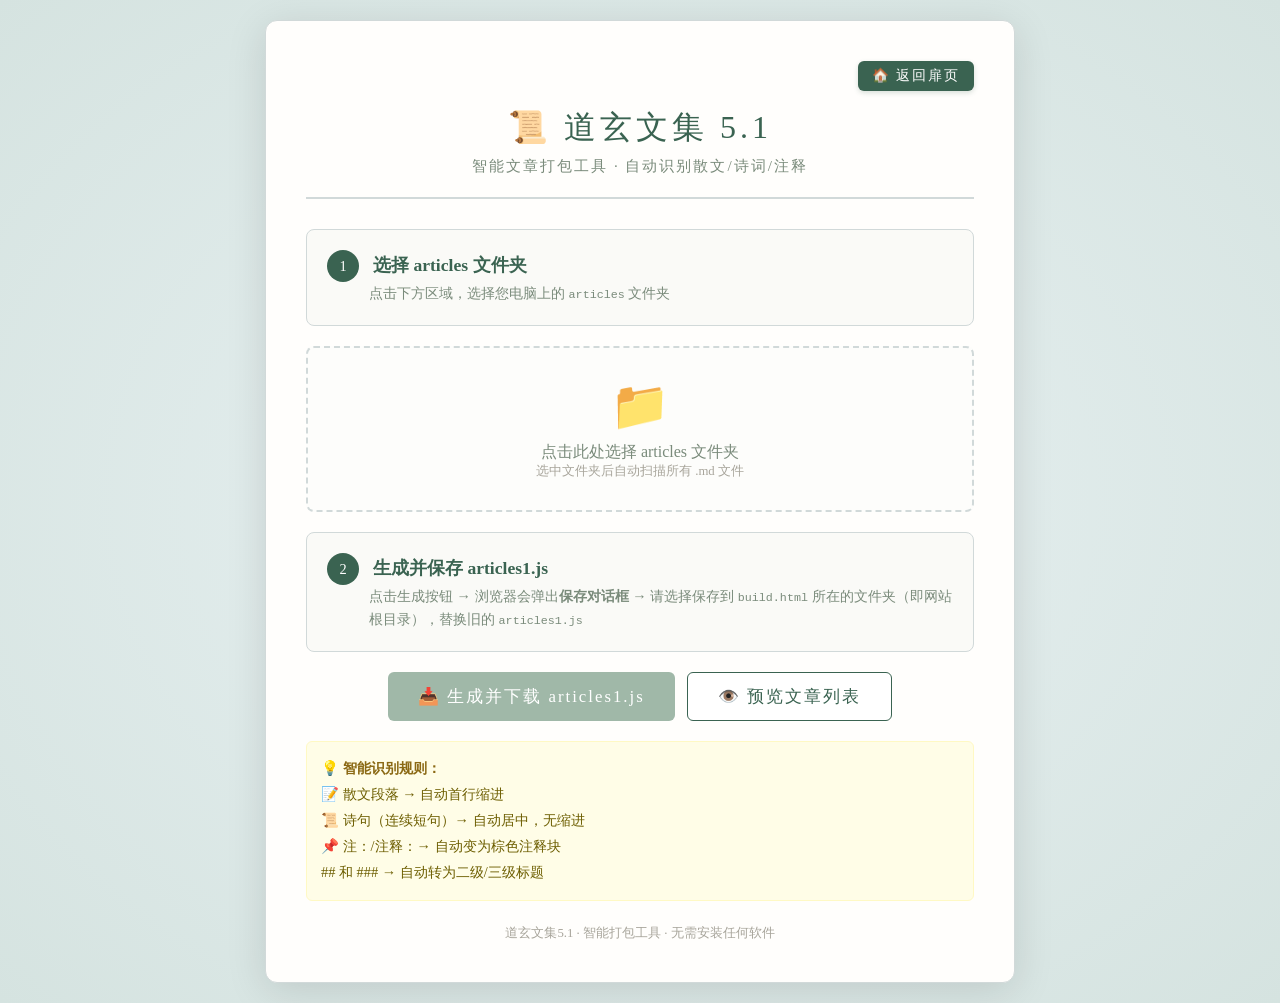
==== commit edcfd538: "升级" ====
--- a/build.html
+++ b/build.html
@@ -25,11 +25,9 @@
             border: 1px solid var(--border);
             max-width: 750px; width: 100%; padding: 40px;
         }
-        
-        /* 修改：返回扉页按钮样式（移入容器内） */
         .back-home-link {
-            text-align: right; /* 靠右对齐 */
-            margin-bottom: 15px; /* 与下方标题保持距离 */
+            text-align: right;
+            margin-bottom: 15px;
         }
         .back-home-link .btn {
             padding: 6px 14px;
@@ -48,7 +46,6 @@
             background: #2E5040;
             transform: translateY(-1px);
         }
-
         .header {
             text-align: center; margin-bottom: 30px;
             border-bottom: 2px solid var(--border); padding-bottom: 20px;
@@ -134,16 +131,14 @@
 </head>
 <body>
     <div class="container">
-        <!-- 修改：将按钮移入容器内部，放在标题上方 -->
         <div class="back-home-link">
             <a href="index.html" class="btn">🏠 返回扉页</a>
         </div>
 
         <div class="header">
             <h1>📜 道玄文集 5.1</h1>
-            <div class="subtitle">文章数据生成工具 · 无需安装任何软件</div>
-        </div>
-        <!-- 步骤1 -->
+            <div class="subtitle">智能文章打包工具 · 自动识别散文/诗词/注释</div>
+        </div>
         <div class="step-card">
             <span class="step-num">1</span>
             <span class="step-title">选择 articles 文件夹</span>
@@ -155,13 +150,11 @@
             <div style="font-size:0.8em;color:#A8A59B;">选中文件夹后自动扫描所有 .md 文件</div>
             <input type="file" id="folderInput" webkitdirectory directory multiple>
         </div>
-        <!-- 步骤2 -->
         <div class="step-card">
             <span class="step-num">2</span>
             <span class="step-title">生成并保存 articles1.js</span>
             <div class="step-desc">点击生成按钮 → 浏览器会弹出<strong>保存对话框</strong> → 请选择保存到 <code>build.html</code> 所在的文件夹（即网站根目录），替换旧的 <code>articles1.js</code></div>
         </div>
-        <!-- 统计面板 -->
         <div class="stats" id="statsPanel" style="display:none;">
             <div class="stat-item">
                 <div class="stat-num" id="statTotal">0</div>
@@ -176,31 +169,25 @@
                 <div class="stat-label">📖 散文/其他</div>
             </div>
         </div>
-        <!-- 按钮 -->
         <div class="btn-row">
             <button class="btn btn-primary" id="btnGenerate" disabled onclick="generateAndDownload()">📥 生成并下载 articles1.js</button>
             <button class="btn btn-outline" id="btnPreview" disabled onclick="previewData()">👁️ 预览文章列表</button>
         </div>
-        <!-- 状态提示 -->
         <div class="status" id="statusMsg"></div>
-        <!-- 下载成功提示 -->
         <div class="highlight-box" id="successBox">
             <div class="big-icon">✅</div>
             <div class="msg"><strong>articles1.js</strong> 已开始下载！</div>
             <div style="color:#666;font-size:0.9em;">📍 请在保存对话框中，选择 <strong>build.html 所在文件夹</strong>（网站根目录）<br>⚠️ 选择"替换"旧文件即可完成更新</div>
         </div>
-        <!-- 预览区域 -->
         <div id="previewArea" style="display:none;margin-top:16px;max-height:300px;overflow-y:auto;background:#FDFDFB;border:1px solid var(--border);border-radius:6px;padding:16px;font-size:0.85em;white-space:pre-wrap;font-family:monospace;"></div>
-        <!-- 使用提示 -->
         <div class="tips">
-            <strong>💡 完整工作流程：</strong><br>
-            ① 用记事本写文章 → 另存为 <code>.md</code> 文件（UTF-8编码）<br>
-            ② 把 <code>.md</code> 文件放入 <code>articles</code> 文件夹<br>
-            ③ 打开本工具 → 选择 articles 文件夹 → 点生成按钮<br>
-            ④ 保存对话框中选择网站根目录 → 替换旧的 <code>articles1.js</code><br>
-            ⑤ 把新的 <code>articles1.js</code> 上传到 GitHub → 网站更新完成 ✨
-        </div>
-        <div class="footer">道玄文集5.1 · 网页版管理工具 · 无需安装 Python 或任何软件</div>
+            <strong>💡 智能识别规则：</strong><br>
+            📝 散文段落 → 自动首行缩进<br>
+            📜 诗句（连续短句）→ 自动居中，无缩进<br>
+            📌 注：/注释：→ 自动变为棕色注释块<br>
+            ## 和 ### → 自动转为二级/三级标题
+        </div>
+        <div class="footer">道玄文集5.1 · 智能打包工具 · 无需安装任何软件</div>
     </div>
 
     <script>
@@ -232,24 +219,158 @@
             });
         });
 
+        // ============================================================
+        // 核心：智能解析 .md 文件（识别散文/诗词/注释）
+        // ============================================================
         function parseMarkdown(filename, content) {
             const lines = content.trim().split('\n');
             let title = '', category = '未分类', dateStr = '', bodyLines = [], headerDone = false;
-            for (const line of lines) {
+
+            // 状态标记
+            let inAnnotation = false;
+            let annotationContent = [];
+            let poemBuffer = [];
+            let proseBuffer = [];
+
+            // 判断是否为诗句（短句，有标点）
+            function isPoemLine(line) {
+                const trimmed = line.trim();
+                if (!trimmed) return false;
+                // 长度小于25字，且以常见标点结尾
+                const punc = /[，。！？、；：,\.!\?;:、…—]$/;
+                return trimmed.length < 25 && punc.test(trimmed);
+            }
+
+            // 将缓冲区内容写入 bodyLines
+            function flushBuffers() {
+                if (poemBuffer.length > 0) {
+                    bodyLines.push('<div class="poem">');
+                    poemBuffer.forEach(line => {
+                        bodyLines.push(`<p>${line.trim()}</p>`);
+                    });
+                    bodyLines.push('</div>');
+                    poemBuffer = [];
+                }
+                if (proseBuffer.length > 0) {
+                    proseBuffer.forEach(line => {
+                        bodyLines.push(`<p class="paragraph-indent">${line.trim()}</p>`);
+                    });
+                    proseBuffer = [];
+                }
+            }
+
+            for (let i = 0; i < lines.length; i++) {
+                const line = lines[i];
                 const s = line.trim();
-                if (s.startsWith('# ') && !title) { title = s.substring(2).trim(); continue; }
+
+                // 1. 提取一级标题
+                if (s.startsWith('# ') && !title) {
+                    title = s.substring(2).trim();
+                    continue;
+                }
+                // 2. 提取元数据
                 if (s.startsWith('> ') && !headerDone) {
                     const meta = s.substring(2).trim();
                     const parts = meta.replace('｜', '|').split('|');
-                    if (parts.length >= 2) { category = parts[0].trim(); dateStr = parts[1].trim(); }
-                    else if (parts.length === 1) { category = parts[0].trim(); }
-                    headerDone = true; continue;
+                    if (parts.length >= 2) {
+                        category = parts[0].trim();
+                        dateStr = parts[1].trim();
+                    } else if (parts.length === 1) {
+                        category = parts[0].trim();
+                    }
+                    headerDone = true;
+                    continue;
                 }
+                // 跳过标题和元数据之间的空行
                 if (!headerDone && !s) continue;
-                if (title) { headerDone = true; bodyLines.push(s); }
-            }
+                if (title) {
+                    headerDone = true;
+
+                    // 3. 检测注释块开始 (注：/注释：/附：/附记：/附注：)
+                    if (!inAnnotation && /^(注|注释|附|附记|附注)[：:]\s*/.test(s)) {
+                        flushBuffers(); // 清空之前的缓冲区
+                        inAnnotation = true;
+                        // 提取注释内容（去掉前缀）
+                        const notePrefix = s.match(/^(注|注释|附|附记|附注)[：:]\s*/);
+                        if (notePrefix) {
+                            annotationContent.push(s.replace(notePrefix[0], ''));
+                        } else {
+                            annotationContent.push(s);
+                        }
+                        continue;
+                    }
+
+                    // 如果在注释块中
+                    if (inAnnotation) {
+                        // 如果遇到空行，结束注释块
+                        if (!s) {
+                            // 将注释内容打包
+                            if (annotationContent.length > 0) {
+                                bodyLines.push('<div class="annotation">');
+                                annotationContent.forEach(note => {
+                                    bodyLines.push(`<p>${note}</p>`);
+                                });
+                                bodyLines.push('</div>');
+                                annotationContent = [];
+                            }
+                            inAnnotation = false;
+                            continue;
+                        }
+                        // 继续收集注释内容
+                        annotationContent.push(s);
+                        continue;
+                    }
+
+                    // 4. 检测二级/三级标题
+                    if (s.startsWith('## ')) {
+                        flushBuffers();
+                        bodyLines.push(`<h2>${s.substring(3).trim()}</h2>`);
+                        continue;
+                    }
+                    if (s.startsWith('### ')) {
+                        flushBuffers();
+                        bodyLines.push(`<h3>${s.substring(4).trim()}</h3>`);
+                        continue;
+                    }
+
+                    // 5. 处理正文：判断是诗句还是散文
+                    if (s) {
+                        if (isPoemLine(s)) {
+                            // 如果有积存的散文，先输出
+                            if (proseBuffer.length > 0) {
+                                flushBuffers();
+                            }
+                            poemBuffer.push(s);
+                        } else {
+                            // 如果有积存的诗词，先输出
+                            if (poemBuffer.length > 0) {
+                                flushBuffers();
+                            }
+                            proseBuffer.push(s);
+                        }
+                    } else {
+                        // 空行：清空缓冲区
+                        flushBuffers();
+                    }
+                }
+            }
+
+            // 处理结束时残留的缓冲区
+            flushBuffers();
+            if (annotationContent.length > 0) {
+                bodyLines.push('<div class="annotation">');
+                annotationContent.forEach(note => {
+                    bodyLines.push(`<p>${note}</p>`);
+                });
+                bodyLines.push('</div>');
+                annotationContent = [];
+            }
+
             if (!title) return null;
-            return { filename, title, category, date: dateStr, body: bodyLines.join('\n').trim() };
+            return {
+                filename, title, category, date: dateStr,
+                body: bodyLines.join('\n').trim()
+            };
         }
 
         function onScanComplete() {
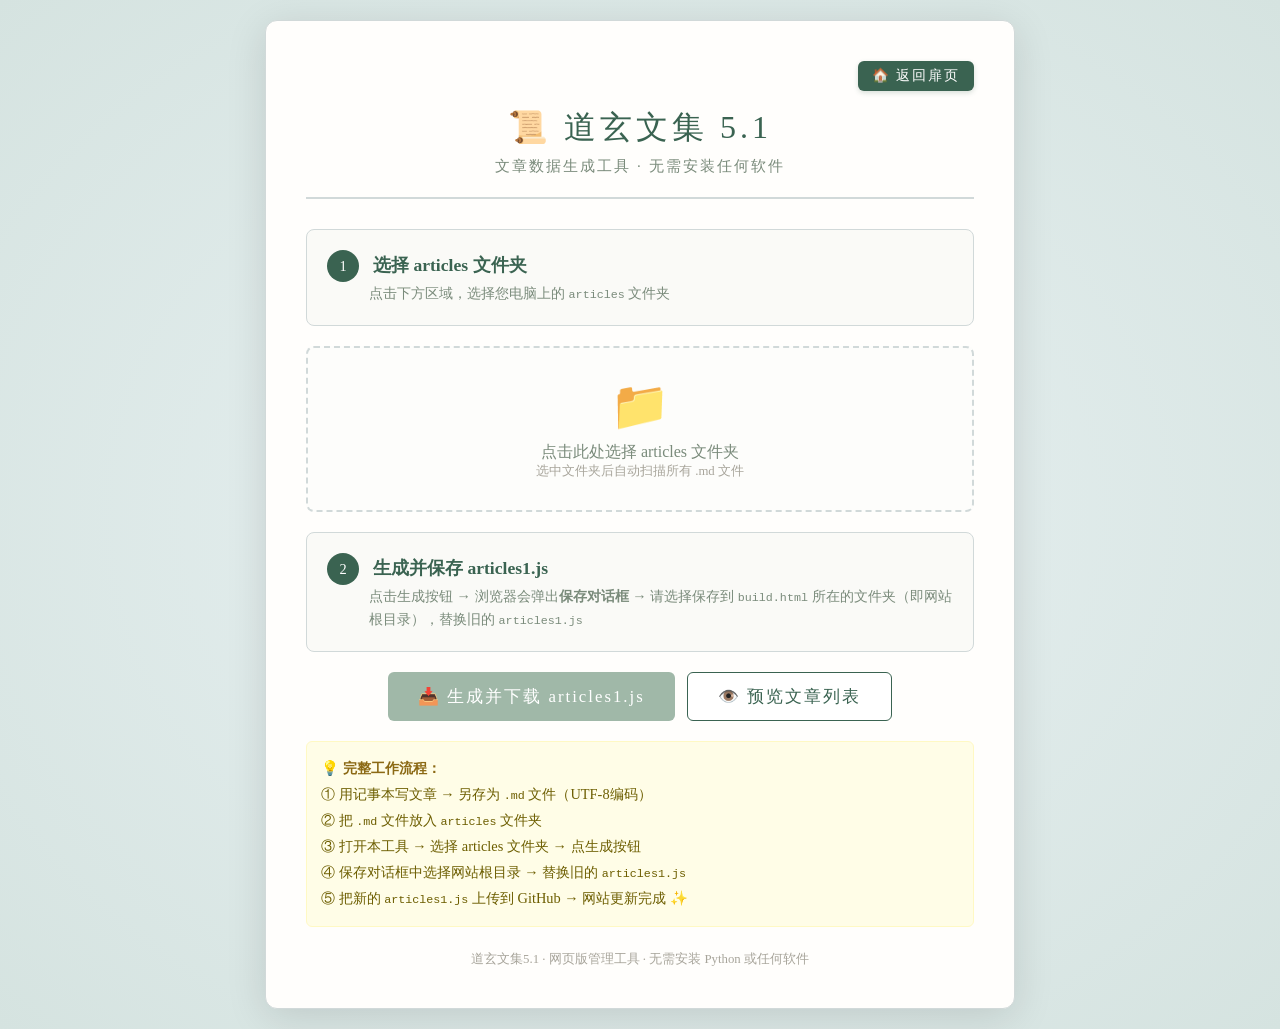
==== commit 071a9648: "升级回滚" ====
--- a/build.html
+++ b/build.html
@@ -25,9 +25,11 @@
             border: 1px solid var(--border);
             max-width: 750px; width: 100%; padding: 40px;
         }
+        
+        /* 修改：返回扉页按钮样式（移入容器内） */
         .back-home-link {
-            text-align: right;
-            margin-bottom: 15px;
+            text-align: right; /* 靠右对齐 */
+            margin-bottom: 15px; /* 与下方标题保持距离 */
         }
         .back-home-link .btn {
             padding: 6px 14px;
@@ -46,6 +48,7 @@
             background: #2E5040;
             transform: translateY(-1px);
         }
+
         .header {
             text-align: center; margin-bottom: 30px;
             border-bottom: 2px solid var(--border); padding-bottom: 20px;
@@ -131,14 +134,16 @@
 </head>
 <body>
     <div class="container">
+        <!-- 修改：将按钮移入容器内部，放在标题上方 -->
         <div class="back-home-link">
             <a href="index.html" class="btn">🏠 返回扉页</a>
         </div>
 
         <div class="header">
             <h1>📜 道玄文集 5.1</h1>
-            <div class="subtitle">智能文章打包工具 · 自动识别散文/诗词/注释</div>
-        </div>
+            <div class="subtitle">文章数据生成工具 · 无需安装任何软件</div>
+        </div>
+        <!-- 步骤1 -->
         <div class="step-card">
             <span class="step-num">1</span>
             <span class="step-title">选择 articles 文件夹</span>
@@ -150,11 +155,13 @@
             <div style="font-size:0.8em;color:#A8A59B;">选中文件夹后自动扫描所有 .md 文件</div>
             <input type="file" id="folderInput" webkitdirectory directory multiple>
         </div>
+        <!-- 步骤2 -->
         <div class="step-card">
             <span class="step-num">2</span>
             <span class="step-title">生成并保存 articles1.js</span>
             <div class="step-desc">点击生成按钮 → 浏览器会弹出<strong>保存对话框</strong> → 请选择保存到 <code>build.html</code> 所在的文件夹（即网站根目录），替换旧的 <code>articles1.js</code></div>
         </div>
+        <!-- 统计面板 -->
         <div class="stats" id="statsPanel" style="display:none;">
             <div class="stat-item">
                 <div class="stat-num" id="statTotal">0</div>
@@ -169,25 +176,31 @@
                 <div class="stat-label">📖 散文/其他</div>
             </div>
         </div>
+        <!-- 按钮 -->
         <div class="btn-row">
             <button class="btn btn-primary" id="btnGenerate" disabled onclick="generateAndDownload()">📥 生成并下载 articles1.js</button>
             <button class="btn btn-outline" id="btnPreview" disabled onclick="previewData()">👁️ 预览文章列表</button>
         </div>
+        <!-- 状态提示 -->
         <div class="status" id="statusMsg"></div>
+        <!-- 下载成功提示 -->
         <div class="highlight-box" id="successBox">
             <div class="big-icon">✅</div>
             <div class="msg"><strong>articles1.js</strong> 已开始下载！</div>
             <div style="color:#666;font-size:0.9em;">📍 请在保存对话框中，选择 <strong>build.html 所在文件夹</strong>（网站根目录）<br>⚠️ 选择"替换"旧文件即可完成更新</div>
         </div>
+        <!-- 预览区域 -->
         <div id="previewArea" style="display:none;margin-top:16px;max-height:300px;overflow-y:auto;background:#FDFDFB;border:1px solid var(--border);border-radius:6px;padding:16px;font-size:0.85em;white-space:pre-wrap;font-family:monospace;"></div>
+        <!-- 使用提示 -->
         <div class="tips">
-            <strong>💡 智能识别规则：</strong><br>
-            📝 散文段落 → 自动首行缩进<br>
-            📜 诗句（连续短句）→ 自动居中，无缩进<br>
-            📌 注：/注释：→ 自动变为棕色注释块<br>
-            ## 和 ### → 自动转为二级/三级标题
-        </div>
-        <div class="footer">道玄文集5.1 · 智能打包工具 · 无需安装任何软件</div>
+            <strong>💡 完整工作流程：</strong><br>
+            ① 用记事本写文章 → 另存为 <code>.md</code> 文件（UTF-8编码）<br>
+            ② 把 <code>.md</code> 文件放入 <code>articles</code> 文件夹<br>
+            ③ 打开本工具 → 选择 articles 文件夹 → 点生成按钮<br>
+            ④ 保存对话框中选择网站根目录 → 替换旧的 <code>articles1.js</code><br>
+            ⑤ 把新的 <code>articles1.js</code> 上传到 GitHub → 网站更新完成 ✨
+        </div>
+        <div class="footer">道玄文集5.1 · 网页版管理工具 · 无需安装 Python 或任何软件</div>
     </div>
 
     <script>
@@ -219,160 +232,52 @@
             });
         });
 
-        // ============================================================
-        // 核心：智能解析 .md 文件（识别散文/诗词/注释）
-        // ============================================================
-        function parseMarkdown(filename, content) {
-            const lines = content.trim().split('\n');
-            let title = '', category = '未分类', dateStr = '', bodyLines = [], headerDone = false;
-
-            // 状态标记
-            let inAnnotation = false;
-            let annotationContent = [];
-            let poemBuffer = [];
-            let proseBuffer = [];
-
-            // 判断是否为诗句（短句，有标点）
-            function isPoemLine(line) {
-                const trimmed = line.trim();
-                if (!trimmed) return false;
-                // 长度小于25字，且以常见标点结尾
-                const punc = /[，。！？、；：,\.!\?;:、…—]$/;
-                return trimmed.length < 25 && punc.test(trimmed);
-            }
-
-            // 将缓冲区内容写入 bodyLines
-            function flushBuffers() {
-                if (poemBuffer.length > 0) {
-                    bodyLines.push('<div class="poem">');
-                    poemBuffer.forEach(line => {
-                        bodyLines.push(`<p>${line.trim()}</p>`);
-                    });
-                    bodyLines.push('</div>');
-                    poemBuffer = [];
+function parseMarkdown(filename, content) {
+    const lines = content.trim().split('\n');
+    let title = '', category = '未分类', dateStr = '', bodyLines = [], headerDone = false;
+    for (const line of lines) {
+        const s = line.trim();
+        // 提取一级标题 (# )
+        if (s.startsWith('# ') && !title) {
+            title = s.substring(2).trim();
+            continue;
+        }
+        // 提取元数据 (> )
+        if (s.startsWith('> ') && !headerDone) {
+            const meta = s.substring(2).trim();
+            const parts = meta.replace('｜', '|').split('|');
+            if (parts.length >= 2) {
+                category = parts[0].trim();
+                dateStr = parts[1].trim();
+            } else if (parts.length === 1) {
+                category = parts[0].trim();
+            }
+            headerDone = true;
+            continue;
+        }
+        // 跳过一级标题和元数据之间的空行
+        if (!headerDone && !s) continue;
+        if (title) {
+            headerDone = true;
+            // =====================================================
+            // 修改点：识别二级标题 (##) 和三级标题 (###)
+            // =====================================================
+            if (s.startsWith('## ') || s.startsWith('### ')) {
+                // 将二级/三级标题转换为 HTML 标签
+                if (s.startsWith('## ')) {
+                    bodyLines.push(`<h2>${s.substring(3).trim()}</h2>`);
+                } else if (s.startsWith('### ')) {
+                    bodyLines.push(`<h3>${s.substring(4).trim()}</h3>`);
                 }
-                if (proseBuffer.length > 0) {
-                    proseBuffer.forEach(line => {
-                        bodyLines.push(`<p class="paragraph-indent">${line.trim()}</p>`);
-                    });
-                    proseBuffer = [];
-                }
-            }
-
-            for (let i = 0; i < lines.length; i++) {
-                const line = lines[i];
-                const s = line.trim();
-
-                // 1. 提取一级标题
-                if (s.startsWith('# ') && !title) {
-                    title = s.substring(2).trim();
-                    continue;
-                }
-                // 2. 提取元数据
-                if (s.startsWith('> ') && !headerDone) {
-                    const meta = s.substring(2).trim();
-                    const parts = meta.replace('｜', '|').split('|');
-                    if (parts.length >= 2) {
-                        category = parts[0].trim();
-                        dateStr = parts[1].trim();
-                    } else if (parts.length === 1) {
-                        category = parts[0].trim();
-                    }
-                    headerDone = true;
-                    continue;
-                }
-                // 跳过标题和元数据之间的空行
-                if (!headerDone && !s) continue;
-                if (title) {
-                    headerDone = true;
-
-                    // 3. 检测注释块开始 (注：/注释：/附：/附记：/附注：)
-                    if (!inAnnotation && /^(注|注释|附|附记|附注)[：:]\s*/.test(s)) {
-                        flushBuffers(); // 清空之前的缓冲区
-                        inAnnotation = true;
-                        // 提取注释内容（去掉前缀）
-                        const notePrefix = s.match(/^(注|注释|附|附记|附注)[：:]\s*/);
-                        if (notePrefix) {
-                            annotationContent.push(s.replace(notePrefix[0], ''));
-                        } else {
-                            annotationContent.push(s);
-                        }
-                        continue;
-                    }
-
-                    // 如果在注释块中
-                    if (inAnnotation) {
-                        // 如果遇到空行，结束注释块
-                        if (!s) {
-                            // 将注释内容打包
-                            if (annotationContent.length > 0) {
-                                bodyLines.push('<div class="annotation">');
-                                annotationContent.forEach(note => {
-                                    bodyLines.push(`<p>${note}</p>`);
-                                });
-                                bodyLines.push('</div>');
-                                annotationContent = [];
-                            }
-                            inAnnotation = false;
-                            continue;
-                        }
-                        // 继续收集注释内容
-                        annotationContent.push(s);
-                        continue;
-                    }
-
-                    // 4. 检测二级/三级标题
-                    if (s.startsWith('## ')) {
-                        flushBuffers();
-                        bodyLines.push(`<h2>${s.substring(3).trim()}</h2>`);
-                        continue;
-                    }
-                    if (s.startsWith('### ')) {
-                        flushBuffers();
-                        bodyLines.push(`<h3>${s.substring(4).trim()}</h3>`);
-                        continue;
-                    }
-
-                    // 5. 处理正文：判断是诗句还是散文
-                    if (s) {
-                        if (isPoemLine(s)) {
-                            // 如果有积存的散文，先输出
-                            if (proseBuffer.length > 0) {
-                                flushBuffers();
-                            }
-                            poemBuffer.push(s);
-                        } else {
-                            // 如果有积存的诗词，先输出
-                            if (poemBuffer.length > 0) {
-                                flushBuffers();
-                            }
-                            proseBuffer.push(s);
-                        }
-                    } else {
-                        // 空行：清空缓冲区
-                        flushBuffers();
-                    }
-                }
-            }
-
-            // 处理结束时残留的缓冲区
-            flushBuffers();
-            if (annotationContent.length > 0) {
-                bodyLines.push('<div class="annotation">');
-                annotationContent.forEach(note => {
-                    bodyLines.push(`<p>${note}</p>`);
-                });
-                bodyLines.push('</div>');
-                annotationContent = [];
-            }
-
-            if (!title) return null;
-            return {
-                filename, title, category, date: dateStr,
-                body: bodyLines.join('\n').trim()
-            };
-        }
-
+            } else {
+                // 普通正文行
+                bodyLines.push(s);
+            }
+        }
+    }
+    if (!title) return null;
+    return { filename, title, category, date: dateStr, body: bodyLines.join('\n').trim() };
+}
         function onScanComplete() {
             const count = scannedArticles.length;
             document.getElementById('btnGenerate').disabled = false;
